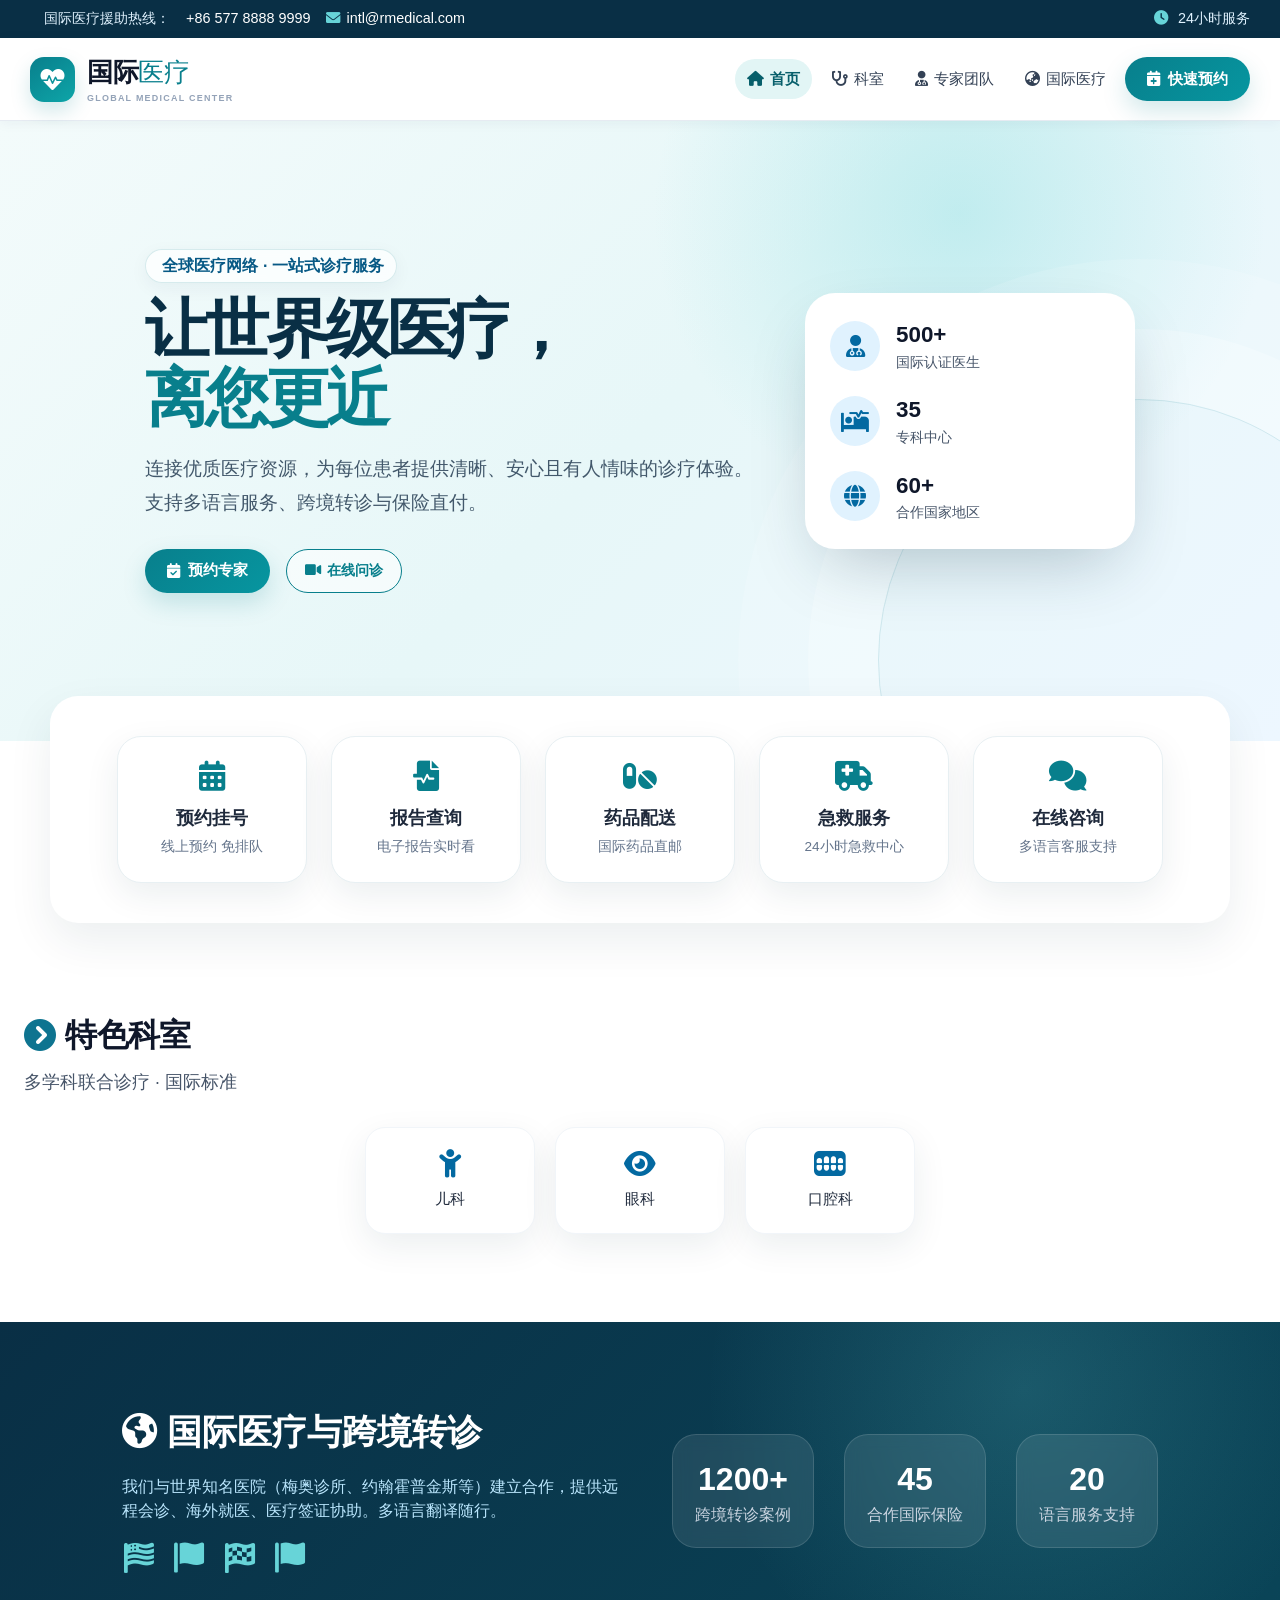
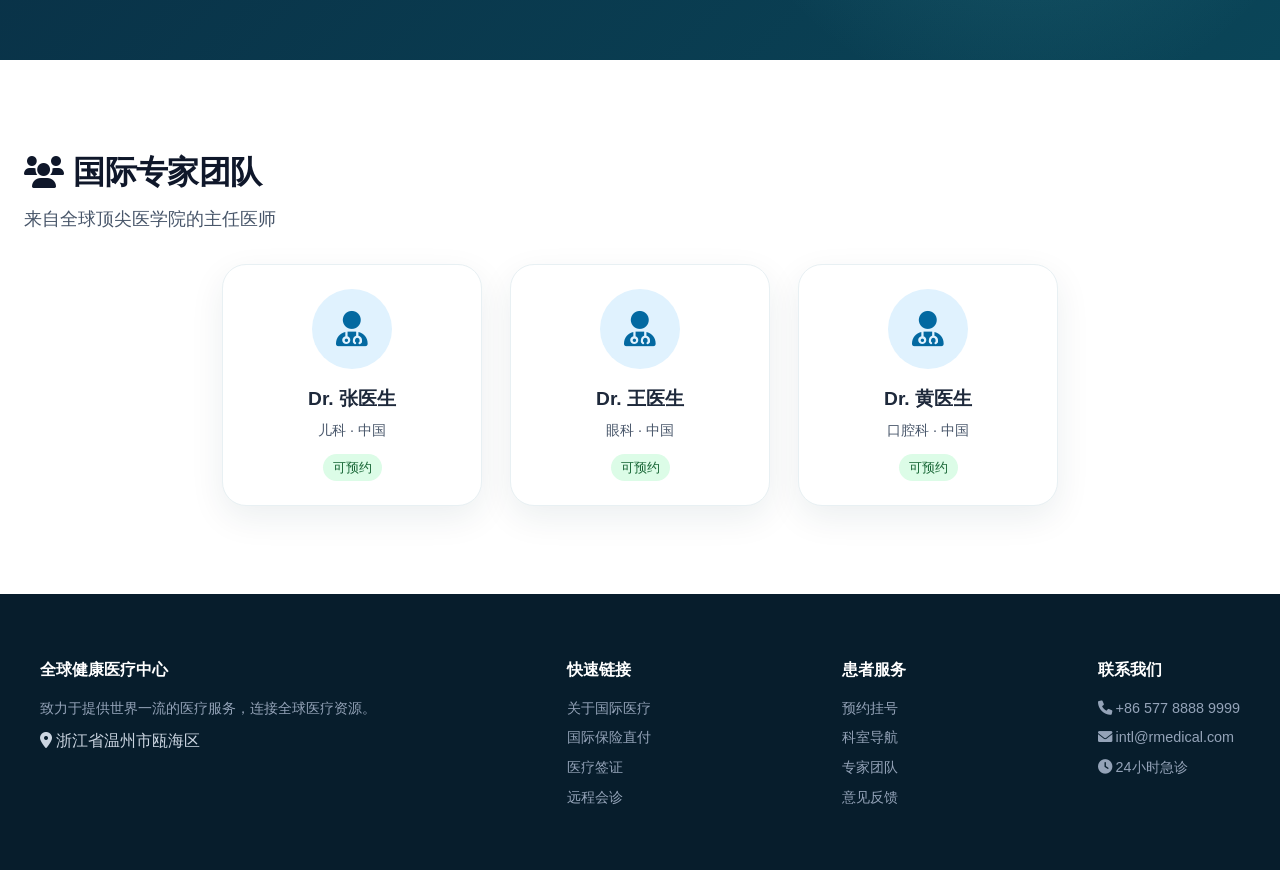
==== Hospital-website-main/index.html @ e16c2fc0 "Add files via upload" ====
<!DOCTYPE html>
<html lang="zh-CN">
<head>
  <meta charset="UTF-8">
  <meta name="viewport" content="width=device-width, initial-scale=1.0, maximum-scale=1.5, user-scalable=yes">
  <title>国际医疗中心</title>
  
  <!-- Font Awesome 图标库 -->
  <link rel="stylesheet" href="https://cdnjs.cloudflare.com/ajax/libs/font-awesome/6.0.0-beta3/css/all.min.css">
  
  <!-- 本地样式文件 -->
  <link rel="stylesheet" href="css/style.css">
  <link rel="stylesheet" href="css/components.css">
  <link rel="stylesheet" href="css/responsive.css">
  <link rel="stylesheet" href="css/modern.css">
</head>
<body>
  <!-- 顶部信息栏 -->
  <div id="topBar"></div>

  <!-- 主导航 -->
  <nav id="mainNav"></nav>

  <!-- 英雄区域 -->
  <section id="heroSection"></section>

  <!-- 快速操作卡片 -->
  <div id="quickActions"></div>

  <!-- 科室导航 -->
  <section id="departmentsSection"></section>

  <!-- 国际医疗特色 -->
  <section id="internationalSection"></section>

  <!-- 医生团队 -->
  <section id="doctorsSection"></section>

  <!-- 页脚 -->
  <footer id="mainFooter"></footer>

  <!-- JavaScript 文件 -->
  <script src="js/data.js"></script>
  <script src="js/main.js"></script>
  <script src="js/appointment.js"></script>
</body>
</html>
---- Hospital-website-main/css/style.css ----
/* 全局样式和变量 */
:root {
  --primary-color: #0e7490;
  --primary-dark: #155e75;
  --primary-light: #7dd3fc;
  --secondary-color: #0b3b5c;
  --text-dark: #1e293b;
  --text-medium: #475569;
  --text-light: #64748b;
  --bg-light: #f8fafc;
  --bg-blue-light: #f0f9ff;
  --bg-blue-lighter: #e0f2fe;
  --border-color: #e2e8f0;
  --shadow-sm: 0 4px 12px rgba(0,0,0,0.02);
  --shadow-md: 0 6px 14px rgba(0,0,0,0.04);
  --shadow-lg: 0 18px 30px -10px rgba(14,116,144,0.15);
  --shadow-xl: 0 20px 25px -8px rgba(14,116,144,0.2);
  --radius-sm: 12px;
  --radius-md: 20px;
  --radius-lg: 24px;
  --radius-xl: 30px;
  --transition: all 0.25s ease;
  --transition-slow: all 0.3s ease;
}

* {
  margin: 0;
  padding: 0;
  box-sizing: border-box;
  font-family: 'Inter', -apple-system, BlinkMacSystemFont, 'Segoe UI', Roboto, Helvetica, Arial, sans-serif;
}

body {
  background-color: var(--bg-light);
  color: var(--text-dark);
  line-height: 1.5;
  overflow-x: hidden;
}

/* 顶部通知栏样式 */
.top-bar {
  background: var(--secondary-color);
  color: var(--bg-blue-lighter);
  padding: 8px 24px;
  display: flex;
  justify-content: space-between;
  align-items: center;
  font-size: 0.9rem;
  flex-wrap: wrap;
  gap: 8px;
}

.top-bar i {
  margin-right: 6px;
  color: var(--primary-light);
}

.top-bar a {
  color: white;
  text-decoration: none;
  font-weight: 500;
  margin-left: 16px;
}

.top-bar a:hover {
  text-decoration: underline;
}

/* 导航栏样式 */
.navbar {
  background: white;
  padding: 16px 24px;
  display: flex;
  flex-wrap: wrap;
  align-items: center;
  justify-content: space-between;
  box-shadow: var(--shadow-sm);
  border-bottom: 1px solid var(--border-color);
  position: sticky;
  top: 0;
  z-index: 50;
}

.logo-area {
  display: flex;
  align-items: center;
  gap: 12px;
}

.logo-icon {
  background: var(--primary-color);
  width: 45px;
  height: 45px;
  border-radius: var(--radius-sm);
  display: flex;
  align-items: center;
  justify-content: center;
  color: white;
  font-size: 24px;
}

.logo-text {
  font-weight: 700;
  font-size: 1.6rem;
  letter-spacing: -0.5px;
  color: #0f172a;
}

.logo-text span {
  color: var(--primary-color);
  font-weight: 300;
}

.nav-links {
  display: flex;
  align-items: center;
  gap: 28px;
  flex-wrap: wrap;
}

.nav-links a {
  text-decoration: none;
  color: #334155;
  font-weight: 500;
  transition: color 0.2s;
  font-size: 1rem;
  display: flex;
  align-items: center;
  gap: 6px;
}

.nav-links a:hover {
  color: var(--primary-color);
}

/* 按钮样式 */
.btn-primary {
  background: var(--primary-color);
  color: white;
  border: none;
  padding: 10px 22px;
  border-radius: 30px;
  font-weight: 600;
  cursor: pointer;
  transition: background 0.3s, transform 0.1s;
  display: flex;
  align-items: center;
  gap: 8px;
  font-size: 0.95rem;
}

.btn-primary:hover {
  background: var(--primary-dark);
  transform: translateY(-1px);
}

.btn-outline {
  background: transparent;
  border: 1.5px solid var(--primary-color);
  color: var(--primary-color);
  padding: 8px 18px;
  border-radius: 30px;
  font-weight: 600;
  cursor: pointer;
  transition: 0.2s;
  display: flex;
  align-items: center;
  gap: 6px;
  font-size: 0.9rem;
}

.btn-outline:hover {
  background: var(--bg-blue-lighter);
}

/* 英雄区域 */
.hero-section {
  background: linear-gradient(135deg, var(--bg-blue-light) 0%, var(--bg-blue-lighter) 100%);
  padding: 50px 24px 64px;
  display: flex;
  flex-wrap: wrap;
  align-items: center;
  justify-content: center;
  gap: 40px;
}

.hero-content {
  max-width: 600px;
}

.hero-content h1 {
  font-size: 3rem;
  font-weight: 700;
  line-height: 1.2;
  color: #0c4a6e;
  margin-bottom: 18px;
}

.hero-content h1 i {
  color: #0284c7;
  margin-right: 8px;
}

.hero-highlight {
  color: #075985;
  background: rgba(255,255,255,0.5);
  display: inline-block;
  padding: 4px 12px;
  border-radius: 30px;
  font-weight: 600;
  margin-bottom: 12px;
  backdrop-filter: blur(4px);
}

.hero-content p {
  font-size: 1.2rem;
  color: var(--text-dark);
  margin-bottom: 28px;
}

.hero-buttons {
  display: flex;
  gap: 16px;
  flex-wrap: wrap;
}

.hero-image {
  background: white;
  border-radius: var(--radius-xl);
  padding: 24px;
  box-shadow: 0 20px 35px -10px rgba(0,0,0,0.1);
  display: flex;
  flex-direction: column;
  gap: 20px;
  min-width: 280px;
  max-width: 400px;
}

.stat-item {
  display: flex;
  align-items: center;
  gap: 16px;
}

.stat-icon {
  background: var(--bg-blue-lighter);
  width: 50px;
  height: 50px;
  border-radius: 50%;
  display: flex;
  align-items: center;
  justify-content: center;
  color: #0369a1;
  font-size: 22px;
}

.stat-text h4 {
  font-weight: 700;
  font-size: 1.4rem;
  color: #0f172a;
}

.stat-text p {
  color: var(--text-medium);
  font-size: 0.9rem;
}

/* 快速操作卡片 */
.quick-actions {
  display: flex;
  flex-wrap: wrap;
  justify-content: center;
  gap: 24px;
  padding: 40px 24px;
  background: white;
  margin-top: -30px;
  border-radius: 40px 40px 0 0;
  position: relative;
  z-index: 5;
  box-shadow: 0 -8px 20px rgba(0,0,0,0.02);
}

.action-card {
  background: #ffffff;
  border: 1px solid var(--border-color);
  border-radius: var(--radius-lg);
  padding: 24px 18px;
  width: 180px;
  text-align: center;
  transition: var(--transition);
  cursor: pointer;
  box-shadow: var(--shadow-md);
}

.action-card:hover {
  transform: translateY(-6px);
  box-shadow: var(--shadow-lg);
  border-color: var(--primary-light);
}

.action-card i {
  font-size: 30px;
  color: var(--primary-color);
  margin-bottom: 14px;
}

.action-card h3 {
  font-size: 1.1rem;
  font-weight: 600;
  margin-bottom: 6px;
}

.action-card p {
  color: var(--text-light);
  font-size: 0.85rem;
}

/* 科室部分 */
.department-section {
  padding: 50px 24px;
  max-width: 1300px;
  margin: 0 auto;
}

.section-title {
  font-size: 2rem;
  font-weight: 700;
  color: #0f172a;
  margin-bottom: 10px;
  display: flex;
  align-items: center;
  gap: 10px;
}

.section-subtitle {
  color: var(--text-medium);
  margin-bottom: 32px;
  font-size: 1.1rem;
}

.dept-grid {
  display: flex;
  flex-wrap: wrap;
  gap: 20px;
  justify-content: center;
}

.dept-item {
  background: white;
  border-radius: var(--radius-md);
  padding: 22px 20px;
  width: 160px;
  text-align: center;
  box-shadow: var(--shadow-md);
  border: 1px solid #f1f5f9;
  transition: 0.2s;
  cursor: pointer;
}

.dept-item:hover {
  border-color: var(--primary-color);
  background: var(--bg-blue-light);
}

.dept-item i {
  font-size: 28px;
  color: #0369a1;
  margin-bottom: 10px;
}

.dept-item span {
  font-weight: 500;
  display: block;
  font-size: 0.95rem;
}

/* 国际医疗部分 */
.international-section {
  background: var(--secondary-color);
  color: white;
  padding: 50px 24px;
  display: flex;
  flex-wrap: wrap;
  justify-content: center;
  gap: 50px;
  align-items: center;
}

.international-text {
  max-width: 500px;
}

.international-text h2 {
  font-size: 2.2rem;
  margin-bottom: 16px;
  font-weight: 700;
}

.international-text p {
  color: #bae6fd;
  margin-bottom: 20px;
}

.flag-icons i {
  font-size: 30px;
  margin-right: 14px;
  color: var(--primary-light);
}

.global-stats {
  display: flex;
  gap: 30px;
}

.global-stat {
  background: rgba(255,255,255,0.1);
  backdrop-filter: blur(8px);
  padding: 20px 22px;
  border-radius: var(--radius-lg);
  text-align: center;
  min-width: 120px;
}

.global-stat h3 {
  font-size: 2rem;
  font-weight: 700;
  color: white;
}

.global-stat p {
  color: #cbd5e1;
}

/* 医生团队 */
.doctors-section {
  padding: 60px 24px;
  max-width: 1300px;
  margin: 0 auto;
}

.doctor-cards {
  display: flex;
  flex-wrap: wrap;
  gap: 28px;
  justify-content: center;
  margin-top: 30px;
}

.doctor-card {
  background: white;
  border-radius: var(--radius-lg);
  padding: 24px;
  width: 240px;
  box-shadow: var(--shadow-md);
  border: 1px solid #eef2f6;
  text-align: center;
  transition: var(--transition);
}

.doctor-card:hover {
  transform: translateY(-6px);
  box-shadow: var(--shadow-xl);
}

.doctor-avatar {
  width: 80px;
  height: 80px;
  background: var(--bg-blue-lighter);
  border-radius: 50%;
  display: flex;
  align-items: center;
  justify-content: center;
  margin: 0 auto 16px;
  color: #0369a1;
  font-size: 36px;
}

.doctor-card h4 {
  font-weight: 700;
  font-size: 1.2rem;
}

.doctor-card p {
  color: var(--text-medium);
  font-size: 0.9rem;
  margin: 6px 0;
}

.badge {
  background: #dcfce7;
  color: #166534;
  padding: 4px 10px;
  border-radius: 20px;
  font-size: 0.8rem;
  display: inline-block;
  margin-top: 6px;
}

/* 面包屑导航 */
.breadcrumb {
  padding: 20px 24px;
  background: #f8fafc;
  border-bottom: 1px solid var(--border-color);
  font-size: 0.9rem;
}

.breadcrumb a {
  color: var(--primary-color);
  text-decoration: none;
}

.breadcrumb span {
  color: var(--text-light);
  margin: 0 8px;
}

.footer {
  background: #0f172a;
  color: #cbd5e1;
  padding: 40px 24px 20px;
  margin-top: 30px;
}

.footer-grid {
  display: flex;
  flex-wrap: wrap;
  justify-content: space-between;
  gap: 30px;
  max-width: 1200px;
  margin: 0 auto 30px;
}

.footer-col h4 {
  color: white;
  margin-bottom: 16px;
  font-weight: 600;
}

.footer-col a {
  display: block;
  color: #94a3b8;
  text-decoration: none;
  margin-bottom: 8px;
  font-size: 0.9rem;
}

.footer-col a:hover {
  color: var(--primary-light);
}

.footer-bottom {
  text-align: center;
  border-top: 1px solid #1e293b;
  padding-top: 20px;
  font-size: 0.85rem;
  color: #64748b;
}
---- Hospital-website-main/css/components.css ----
.card {
  background: white;
  border-radius: var(--radius-lg);
  padding: 24px;
  box-shadow: var(--shadow-md);
  transition: var(--transition);
}

.card:hover {
  transform: translateY(-4px);
  box-shadow: var(--shadow-lg);
}

.form-group {
  margin-bottom: 20px;
}

.form-label {
  display: block;
  margin-bottom: 8px;
  font-weight: 500;
  color: var(--text-dark);
}

.form-input,
.form-select,
.form-textarea {
  width: 100%;
  padding: 10px 14px;
  border: 1px solid var(--border-color);
  border-radius: 8px;
  font-size: 0.95rem;
  transition: border-color 0.2s, box-shadow 0.2s;
  font-family: inherit;
}

.form-input:focus,
.form-select:focus,
.form-textarea:focus {
  outline: none;
  border-color: var(--primary-color);
  box-shadow: 0 0 0 3px rgba(14,116,144,0.1);
}

.form-textarea {
  resize: vertical;
  min-height: 100px;
}

.tag {
  display: inline-block;
  padding: 4px 12px;
  border-radius: 20px;
  font-size: 0.8rem;
  font-weight: 500;
}

.tag-green {
  background: #dcfce7;
  color: #166534;
}

.tag-blue {
  background: #dbeafe;
  color: #1e40af;
}

.tag-orange {
  background: #ffedd5;
  color: #9a3412;
}

.tag-red {
  background: #fee2e2;
  color: #991b1b;
}

.alert {
  padding: 12px 16px;
  border-radius: 8px;
  margin-bottom: 16px;
  display: flex;
  align-items: center;
  gap: 8px;
}

.alert-info {
  background: #e0f2fe;
  color: #075985;
}

.alert-success {
  background: #dcfce7;
  color: #166534;
}

.alert-warning {
  background: #fef3c7;
  color: #92400e;
}

.alert-error {
  background: #fee2e2;
  color: #991b1b;
}

.spinner {
  width: 40px;
  height: 40px;
  border: 4px solid var(--border-color);
  border-top-color: var(--primary-color);
  border-radius: 50%;
  animation: spin 0.8s linear infinite;
  margin: 20px auto;
}

@keyframes spin {
  to { transform: rotate(360deg); }
}

/* 模态框 */
.modal-overlay {
  position: fixed;
  top: 0;
  left: 0;
  right: 0;
  bottom: 0;
  background: rgba(0,0,0,0.5);
  display: flex;
  align-items: center;
  justify-content: center;
  z-index: 100;
  animation: fadeIn 0.3s ease;
}

.modal-content {
  background: white;
  border-radius: var(--radius-lg);
  padding: 30px;
  max-width: 500px;
  width: 90%;
  max-height: 90vh;
  overflow-y: auto;
  animation: slideUp 0.3s ease;
}

@keyframes fadeIn {
  from { opacity: 0; }
  to { opacity: 1; }
}

@keyframes slideUp {
  from { transform: translateY(20px); opacity: 0; }
  to { transform: translateY(0); opacity: 1; }
}

/* Toast提示 */
.toast {
  position: fixed;
  bottom: 30px;
  right: 30px;
  background: var(--primary-color);
  color: white;
  padding: 12px 20px;
  border-radius: 8px;
  font-weight: 500;
  z-index: 1000;
  animation: slideIn 0.3s ease;
}

@keyframes slideIn {
  from { transform: translateX(100%); opacity: 0; }
  to { transform: translateX(0); opacity: 1; }
}

@keyframes slideOut {
  from { transform: translateX(0); opacity: 1; }
  to { transform: translateX(100%); opacity: 0; }
}

/* 分页 */
.pagination {
  display: flex;
  justify-content: center;
  gap: 8px;
  margin-top: 30px;
}

.page-btn {
  width: 40px;
  height: 40px;
  border: 1px solid var(--border-color);
  border-radius: 8px;
  background: white;
  cursor: pointer;
  transition: all 0.2s;
  display: flex;
  align-items: center;
  justify-content: center;
}

.page-btn:hover,
.page-btn.active {
  background: var(--primary-color);
  color: white;
  border-color: var(--primary-color);
}
---- Hospital-website-main/css/responsive.css ----
/* 响应式设计 */

/* 平板设备 */
@media (max-width: 1024px) {
  .hero-content h1 {
    font-size: 2.5rem;
  }
  
  .action-card {
    width: 160px;
  }
  
  .dept-grid {
    gap: 16px;
  }
  
  .dept-item {
    width: 140px;
  }
}

/* 手机横屏和小平板 */
@media (max-width: 768px) {
  .navbar {
    flex-direction: column;
    gap: 12px;
    align-items: stretch;
  }
  
  .nav-links {
    gap: 16px;
    justify-content: center;
  }
  
  .hero-content h1 {
    font-size: 2.2rem;
  }
  
  .hero-section {
    padding: 30px 16px 50px;
    gap: 30px;
  }
  
  .action-card {
    width: 140px;
    padding: 16px 10px;
  }
  
  .dept-item {
    width: 130px;
    padding: 16px 8px;
  }
  
  .global-stats {
    flex-wrap: wrap;
    justify-content: center;
  }
  
  .global-stat {
    min-width: 100px;
    padding: 15px;
  }
  
  .doctor-card {
    width: 200px;
  }
  
  .top-bar {
    flex-direction: column;
    align-items: center;
    text-align: center;
  }
  
  .footer-grid {
    flex-direction: column;
    gap: 24px;
  }
  
  .breadcrumb {
    padding: 15px 16px;
  }
}

/* 手机竖屏 */
@media (max-width: 480px) {
  .hero-content h1 {
    font-size: 1.8rem;
  }
  
  .hero-content p {
    font-size: 1rem;
  }
  
  .hero-buttons {
    flex-direction: column;
  }
  
  .btn-primary,
  .btn-outline {
    width: 100%;
    justify-content: center;
  }
  
  .action-card {
    width: calc(50% - 20px);
    min-width: 120px;
    padding: 12px 8px;
  }
  
  .action-card i {
    font-size: 24px;
  }
  
  .action-card h3 {
    font-size: 0.9rem;
  }
  
  .dept-item {
    width: calc(33.33% - 16px);
    min-width: 90px;
    padding: 12px 6px;
  }
  
  .dept-item i {
    font-size: 22px;
  }
  
  .dept-item span {
    font-size: 0.85rem;
  }
  
  .doctor-card {
    width: 100%;
    max-width: 280px;
    margin: 0 auto;
  }
  
  .global-stat {
    min-width: 90px;
    padding: 12px;
  }
  
  .global-stat h3 {
    font-size: 1.5rem;
  }
  
  .section-title {
    font-size: 1.5rem;
  }
  
  .section-subtitle {
    font-size: 0.95rem;
  }
  
  .modal-content {
    padding: 20px;
    margin: 10px;
  }
  
  .toast {
    bottom: 20px;
    right: 20px;
    left: 20px;
    text-align: center;
  }
}
---- Hospital-website-main/css/modern.css ----
/* 现代视觉与体验增强层：在原有样式之后加载 */
:root {
  --primary-color: #087f8c;
  --primary-dark: #075f6b;
  --primary-light: #67d4d8;
  --secondary-color: #092f45;
  --bg-light: #f7fafc;
  --shadow-sm: 0 2px 12px rgba(9, 47, 69, .05);
  --shadow-md: 0 12px 34px rgba(9, 47, 69, .08);
  --shadow-lg: 0 22px 50px -12px rgba(8, 127, 140, .20);
  --shadow-xl: 0 28px 60px -14px rgba(8, 127, 140, .25);
}

body { background: #fff; }
button, input, select, textarea { font: inherit; }
button:focus-visible, a:focus-visible, input:focus-visible, select:focus-visible, textarea:focus-visible {
  outline: 3px solid rgba(8, 127, 140, .28);
  outline-offset: 3px;
}

.top-bar {
  min-height: 38px;
  padding: 7px max(24px, calc((100vw - 1220px) / 2));
  background: #092f45;
}
.top-bar > div { display: flex; align-items: center; flex-wrap: wrap; gap: 8px; }
.top-bar a { margin-left: 8px; }

#mainNav {
  position: sticky;
  top: 0;
  z-index: 50;
  display: block;
  border-bottom: 1px solid rgba(226, 232, 240, .85);
  background: rgba(255, 255, 255, .92);
  box-shadow: var(--shadow-sm);
  backdrop-filter: blur(16px);
}
.navbar {
  min-height: 82px;
  max-width: 1280px;
  margin: 0 auto;
  padding: 14px 30px;
  border: 0;
  background: transparent;
  box-shadow: none;
}
.logo-area { color: inherit; text-decoration: none; }
.logo-icon {
  border-radius: 14px;
  background: linear-gradient(145deg, var(--primary-color), #0ea5a8);
  box-shadow: 0 9px 20px rgba(8,127,140,.18);
}
.logo-subtitle { display: block; margin-top: 1px; color: #94a3b8; font-size: .56rem; font-weight: 700; letter-spacing: .14em; }
.nav-links { gap: 7px; }
.nav-links a { padding: 9px 12px; border-radius: 999px; font-size: .94rem; }
.nav-links a:hover { background: #edfafa; }
.nav-links a.active { color: var(--primary-dark); background: #e2f5f5; font-weight: 700; }
.mobile-menu-btn { display: none; width: 44px; height: 44px; color: var(--secondary-color); border: 0; border-radius: 12px; background: #edfafa; cursor: pointer; font-size: 1.2rem; }

.btn-primary {
  min-height: 44px;
  justify-content: center;
  background: linear-gradient(135deg, var(--primary-color), #0796a0);
  box-shadow: 0 10px 24px rgba(8,127,140,.18);
}
.btn-primary:hover { box-shadow: 0 14px 28px rgba(8,127,140,.25); transform: translateY(-2px); }
.btn-outline { min-height: 44px; justify-content: center; background: rgba(255,255,255,.58); }

.hero-section {
  position: relative;
  overflow: hidden;
  min-height: 620px;
  padding: 72px 24px 92px;
  background: radial-gradient(circle at 75% 15%, rgba(103,212,216,.30), transparent 28%), linear-gradient(135deg, #f3fbfb 0%, #e7f7f8 50%, #edf7ff 100%);
}
.hero-section::before {
  position: absolute;
  right: -120px;
  bottom: -180px;
  width: 520px;
  height: 520px;
  border: 1px solid rgba(8,127,140,.12);
  border-radius: 50%;
  content: "";
  box-shadow: 0 0 0 70px rgba(255,255,255,.22), 0 0 0 140px rgba(255,255,255,.12);
}
.hero-content { position: relative; z-index: 1; max-width: 650px; }
.hero-content h1 { color: #092f45; font-size: clamp(2.75rem, 5vw, 4.6rem); font-weight: 800; line-height: 1.08; letter-spacing: -.055em; }
.hero-content h1 span { color: var(--primary-color); }
.hero-content p { max-width: 620px; color: #42586b; line-height: 1.8; }
.hero-highlight { border: 1px solid rgba(8,127,140,.15); background: rgba(255,255,255,.72); box-shadow: 0 5px 18px rgba(9,47,69,.05); }
.hero-image { position: relative; z-index: 1; min-width: 330px; border: 1px solid rgba(255,255,255,.9); box-shadow: 0 28px 70px -20px rgba(9,47,69,.28); }

.quick-actions { max-width: 1180px; margin: -45px auto 0; border-radius: 28px; box-shadow: 0 18px 45px rgba(9,47,69,.08); }
.action-card { width: 190px; color: inherit; border-color: #e8f0f3; cursor: pointer; }
.action-card:hover { background: linear-gradient(180deg, #fff, #f4fbfb); }
.department-section, .doctors-section { padding-top: 88px; padding-bottom: 88px; }
.dept-item { width: 170px; color: inherit; cursor: pointer; }
.section-title { letter-spacing: -.02em; }

.international-section { padding-top: 84px; padding-bottom: 84px; background: radial-gradient(circle at 80% 20%, rgba(103,212,216,.18), transparent 30%), linear-gradient(135deg, #092f45, #0a4558); }
.global-stat { border: 1px solid rgba(255,255,255,.13); background: rgba(255,255,255,.09); }
.doctor-card, .dept-card, .doctor-profile-card, .service-card, .appointment-form-section, .info-card { border-color: #e8f0f3; box-shadow: var(--shadow-md); }
.doctor-card { width: 260px; }

.breadcrumb { background: linear-gradient(90deg, #f8fafc, #eefafa); }
.department-detail, .doctors-page, .appointment-page { padding-top: 56px; padding-bottom: 80px; }
.dept-card, .doctor-profile-card, .service-card { border-radius: 22px; }
.doctor-header { background: linear-gradient(145deg, #092f45, #087f8c); }
.filter-bar { padding: 8px; border-radius: 18px; background: #f1f7f8; }
.filter-btn { border-color: transparent; background: transparent; }
.filter-btn.active { box-shadow: 0 8px 18px rgba(8,127,140,.18); }
.appointment-form-section { border: 1px solid #e8f0f3; }
.form-input, .form-select, .form-textarea { min-height: 46px; border-radius: 11px; background: #fbfdfe; }
.form-textarea { min-height: 110px; }
.info-card { border: 1px solid #e8f0f3; border-left: 4px solid var(--primary-color); }
.international-hero { padding-top: 100px; padding-bottom: 100px; background: radial-gradient(circle at 20% 20%, rgba(103,212,216,.25), transparent 28%), linear-gradient(135deg, #092f45, #087f8c); }
.partner-section { background: #f4f9fa; }
.partner-logo { border: 1px solid #e7eff1; box-shadow: var(--shadow-md); }

.footer { margin-top: 0; padding: 64px 24px 24px; background: #071d2c; }
.footer-col span { display: block; color: #94a3b8; font-size: .9rem; }
.toast { right: 26px; bottom: 26px; padding: 14px 19px; border-radius: 12px; background: #092f45; box-shadow: 0 18px 45px rgba(9,47,69,.28); }

@media (max-width: 900px) {
  .navbar { position: relative; }
  .mobile-menu-btn { display: inline-grid; place-items: center; }
  .nav-links {
    position: absolute;
    top: calc(100% + 1px);
    right: 18px;
    left: 18px;
    display: none;
    align-items: stretch;
    gap: 5px;
    padding: 14px;
    border: 1px solid #e2e8f0;
    border-radius: 18px;
    background: rgba(255,255,255,.98);
    box-shadow: 0 24px 60px rgba(9,47,69,.16);
  }
  .nav-links.open { display: flex; flex-direction: column; }
  .nav-links a { justify-content: flex-start; padding: 12px 14px; }
  .nav-links .btn-primary { width: 100%; margin-top: 6px; }
  .hero-section { min-height: auto; }
}

@media (max-width: 768px) {
  .top-bar > div:last-child { display: none; }
  .navbar { min-height: 72px; padding: 11px 18px; flex-direction: row; align-items: center; }
  .logo-icon { width: 42px; height: 42px; }
  .logo-text { font-size: 1.35rem; }
  .hero-section { padding: 58px 18px 82px; }
  .hero-image { width: min(100%, 430px); min-width: 0; }
  .quick-actions { margin: -28px 14px 0; padding: 25px 14px; border-radius: 22px; }
  .action-card { width: calc(50% - 12px); }
  .department-section, .doctors-section { padding-top: 68px; padding-bottom: 68px; }
  .international-section { padding-top: 68px; padding-bottom: 68px; }
}

@media (max-width: 480px) {
  .top-bar { justify-content: center; padding-inline: 12px; font-size: .76rem; }
  .top-bar a[href^="mailto"] { display: none; }
  .logo-subtitle { display: none; }
  .hero-content h1 { font-size: 2.5rem; }
  .hero-content p { font-size: 1.02rem; }
  .action-card { min-width: 0; }
  .dept-item { width: calc(50% - 10px); min-width: 0; }
  .filter-bar { flex-wrap: nowrap; overflow-x: auto; scrollbar-width: none; }
  .filter-btn { flex: 0 0 auto; }
}

@media (prefers-reduced-motion: reduce) {
  *, *::before, *::after { scroll-behavior: auto !important; animation-duration: .01ms !important; animation-iteration-count: 1 !important; transition-duration: .01ms !important; }
}
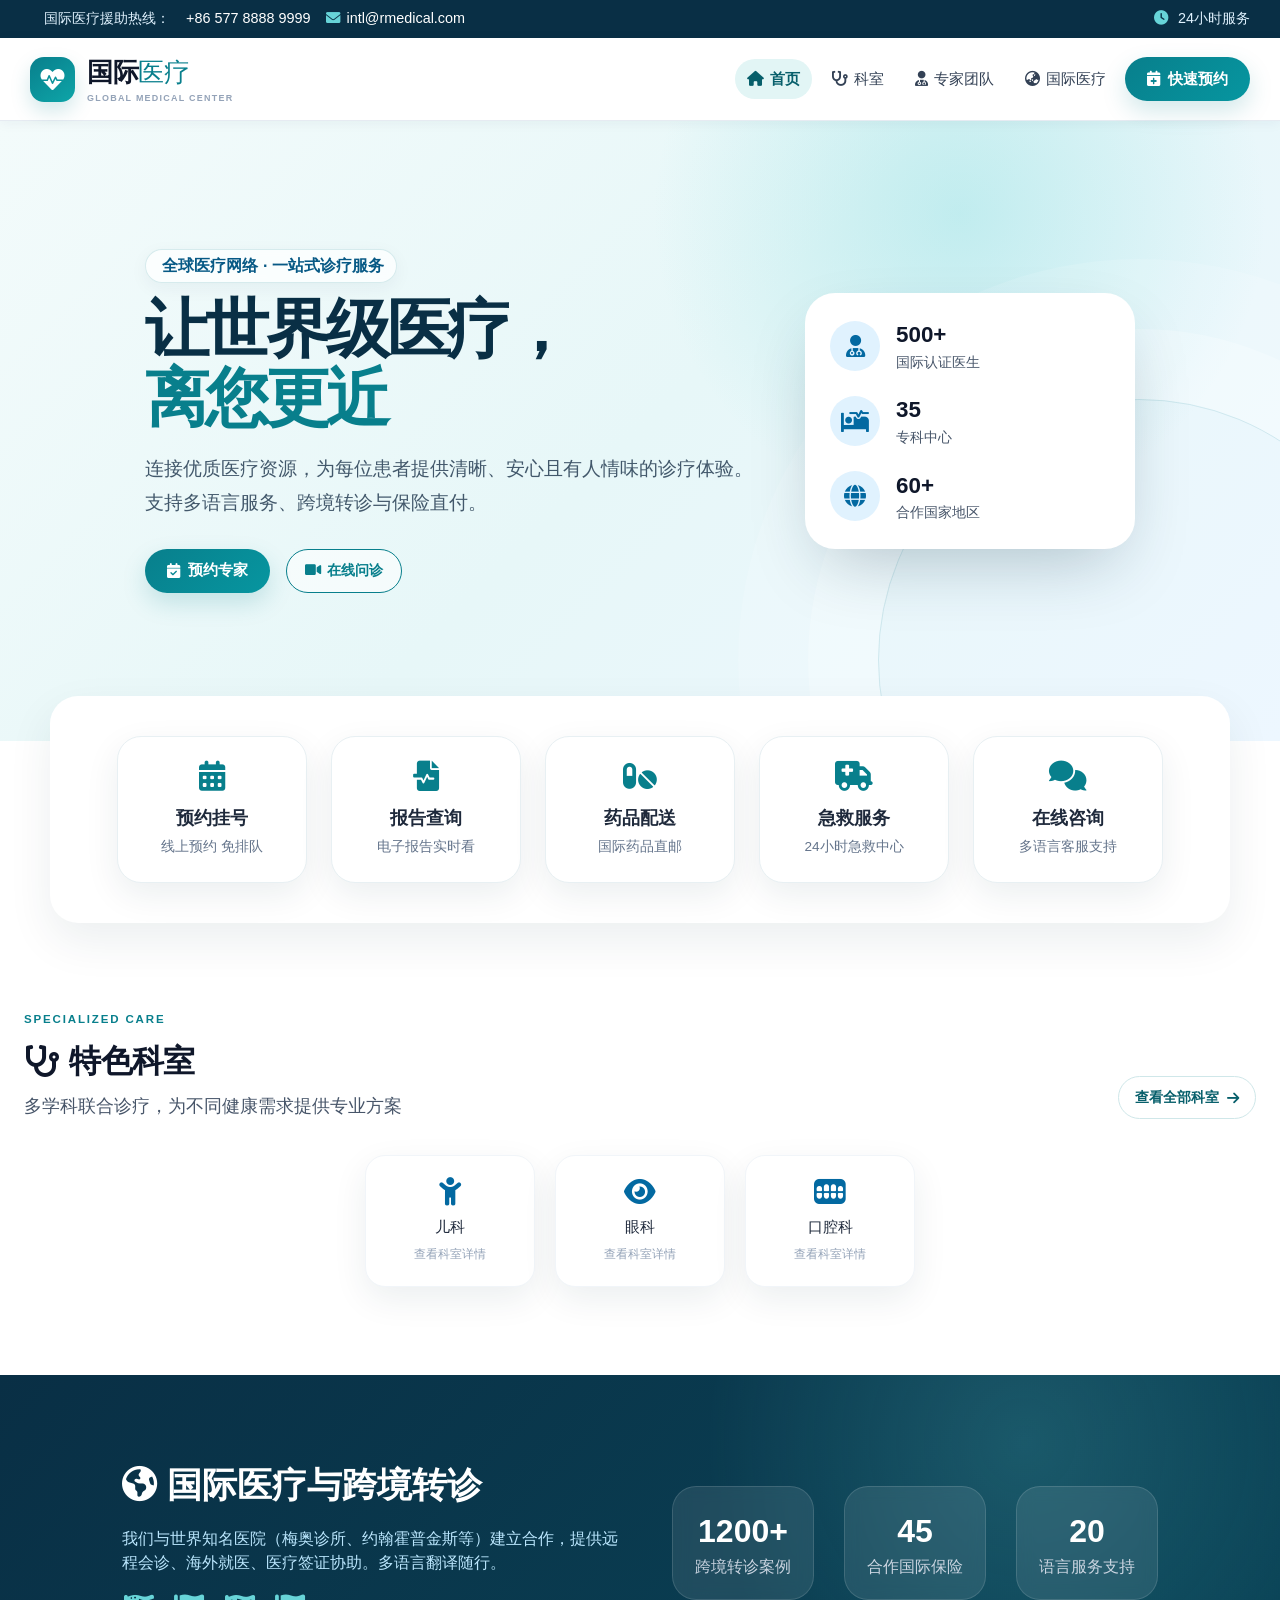
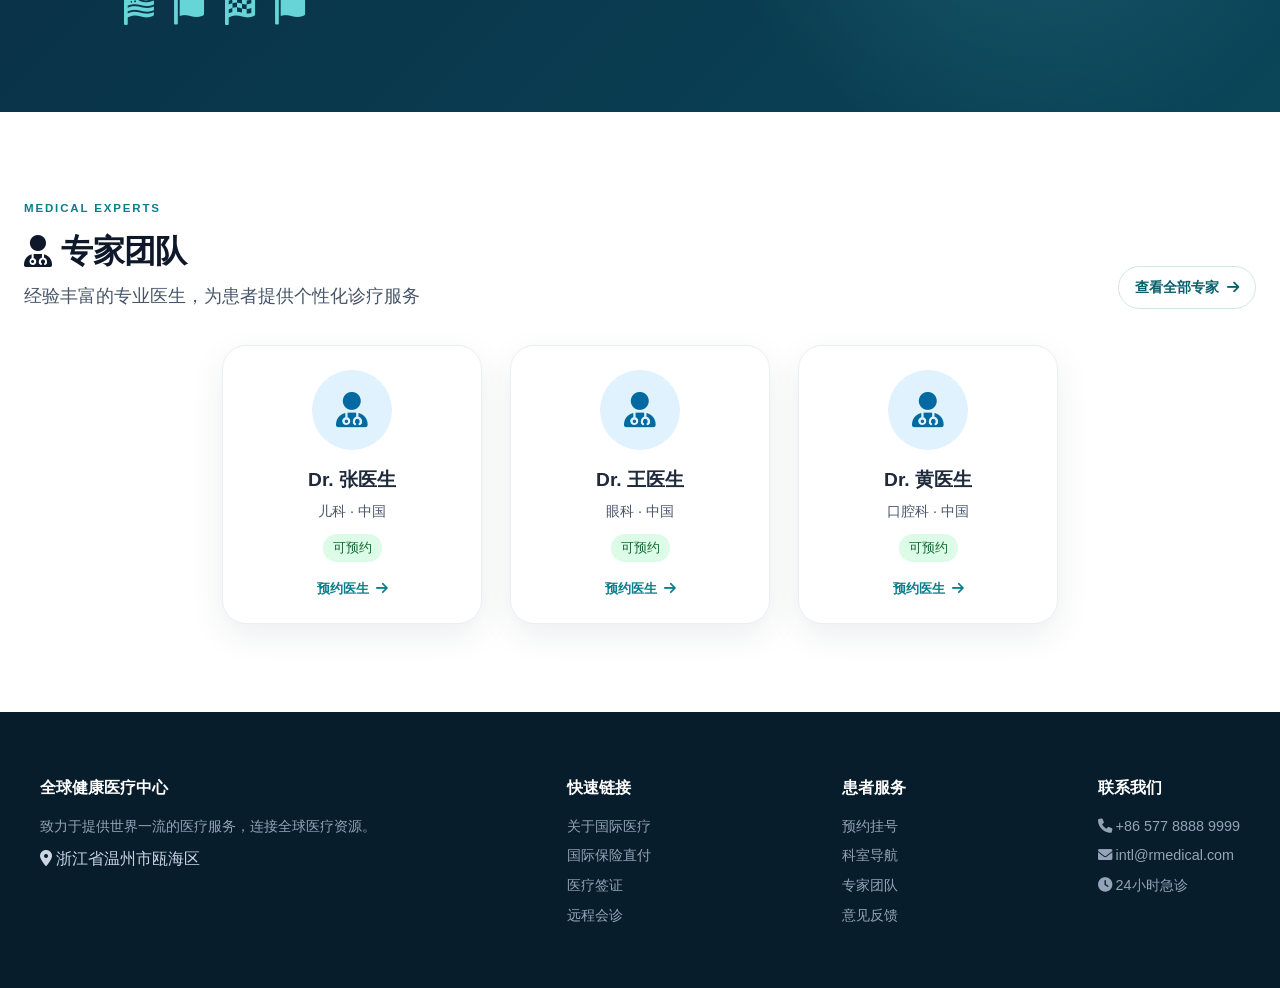
==== commit c6568fa3: "Add files via upload" ====
--- a/Hospital-website-main/index.html
+++ b/Hospital-website-main/index.html
@@ -40,8 +40,8 @@
   <footer id="mainFooter"></footer>
 
   <!-- JavaScript 文件 -->
-  <script src="js/data.js"></script>
-  <script src="js/main.js"></script>
+  <script src="js/data.js?v=20260824-4"></script>
+  <script src="js/main.js?v=20260824-4"></script>
   <script src="js/appointment.js"></script>
 </body>
 </html>
--- a/Hospital-website-main/css/modern.css
+++ b/Hospital-website-main/css/modern.css
@@ -99,6 +99,17 @@
 .dept-item { width: 170px; color: inherit; cursor: pointer; }
 .section-title { letter-spacing: -.02em; }
 
+.home-section-heading { display: flex; align-items: end; justify-content: space-between; gap: 28px; margin-bottom: 36px; }
+.home-section-heading .section-title { margin-bottom: 8px; }
+.home-section-heading .section-subtitle { margin-bottom: 0; }
+.section-kicker { display: block; margin-bottom: 9px; color: var(--primary-color); font-size: .72rem; font-weight: 800; letter-spacing: .16em; }
+.section-more { display: inline-flex; flex: 0 0 auto; align-items: center; gap: 8px; padding: 10px 16px; color: var(--primary-dark); border: 1px solid #cfe7e9; border-radius: 999px; background: white; font-size: .88rem; font-weight: 700; text-decoration: none; transition: .2s; }
+.section-more:hover { border-color: var(--primary-light); background: #edfafa; transform: translateY(-2px); }
+.dept-item small { display: block; margin-top: 7px; color: #94a3b8; font-size: .72rem; }
+.doctor-card { display: flex; flex-direction: column; align-items: center; }
+.doctor-book-link { display: inline-flex; align-items: center; gap: 7px; margin-top: 17px; color: var(--primary-color); font-size: .84rem; font-weight: 700; text-decoration: none; }
+.doctor-book-link:hover { color: var(--primary-dark); }
+
 .international-section { padding-top: 84px; padding-bottom: 84px; background: radial-gradient(circle at 80% 20%, rgba(103,212,216,.18), transparent 30%), linear-gradient(135deg, #092f45, #0a4558); }
 .global-stat { border: 1px solid rgba(255,255,255,.13); background: rgba(255,255,255,.09); }
 .doctor-card, .dept-card, .doctor-profile-card, .service-card, .appointment-form-section, .info-card { border-color: #e8f0f3; box-shadow: var(--shadow-md); }
@@ -157,6 +168,7 @@
   .action-card { width: calc(50% - 12px); }
   .department-section, .doctors-section { padding-top: 68px; padding-bottom: 68px; }
   .international-section { padding-top: 68px; padding-bottom: 68px; }
+  .home-section-heading { align-items: flex-start; flex-direction: column; gap: 16px; }
 }
 
 @media (max-width: 480px) {
